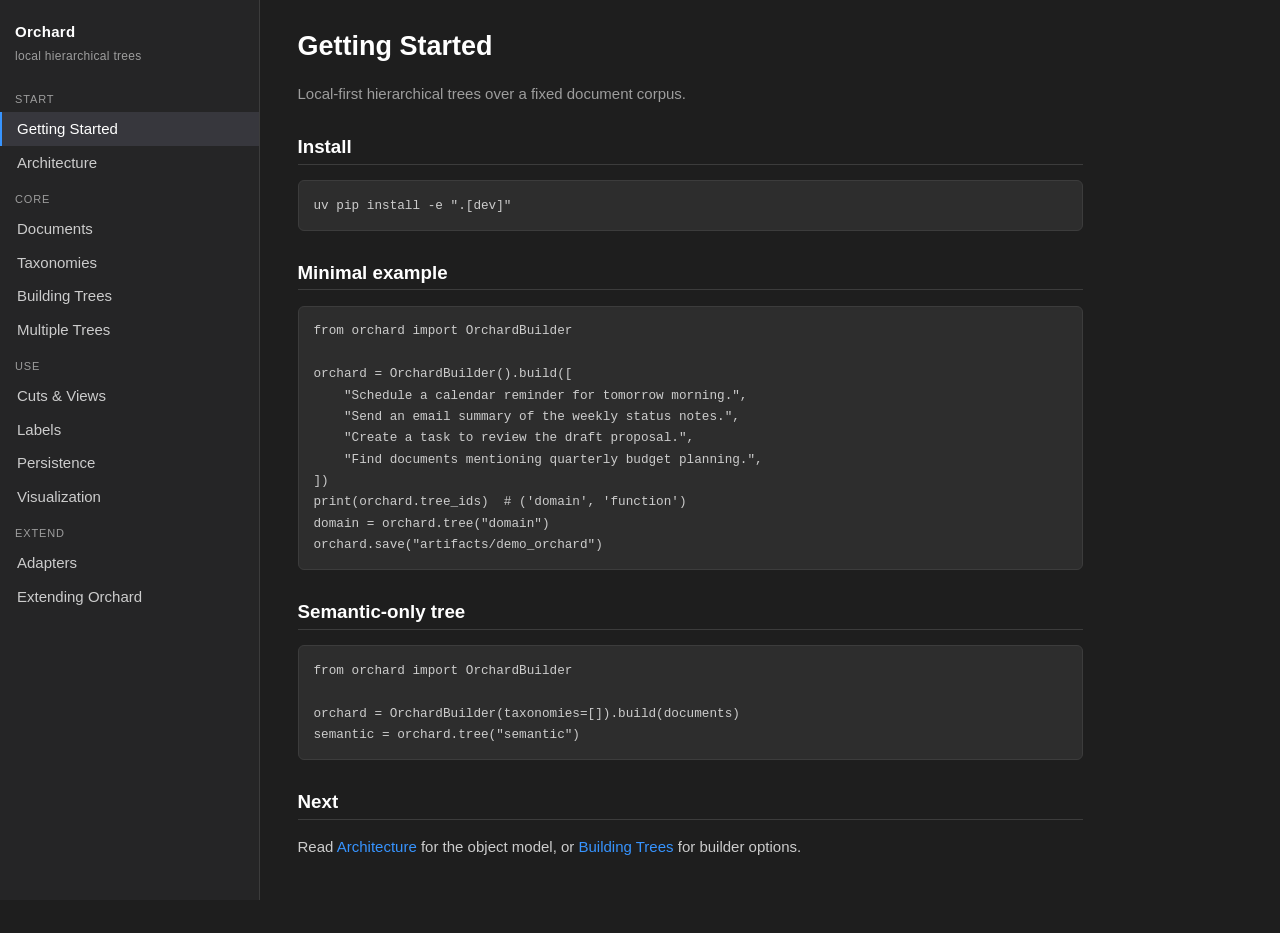
==== docs/site/index.html @ b62f40f4 "Ship adapters, README example, and static docs site. Productize Orchard with document I/O adapters, " ====
<!DOCTYPE html>
<html lang="en">
<head>
  <meta charset="utf-8" />
  <meta name="viewport" content="width=device-width, initial-scale=1" />
  <title>Getting Started — Orchard</title>
  <link rel="stylesheet" href="assets/site.css" />
</head>
<body data-page="getting-started">
  <div class="layout">
<aside class="sidebar">
  <div class="brand">Orchard<span>local hierarchical trees</span></div>
  <nav class="nav">
    <div class="nav-section">Start</div>
    <a href="index.html" data-page="getting-started">Getting Started</a>
    <a href="architecture.html" data-page="architecture">Architecture</a>
    <div class="nav-section">Core</div>
    <a href="documents.html" data-page="documents">Documents</a>
    <a href="taxonomies.html" data-page="taxonomies">Taxonomies</a>
    <a href="building-trees.html" data-page="building-trees">Building Trees</a>
    <a href="multiple-trees.html" data-page="multiple-trees">Multiple Trees</a>
    <div class="nav-section">Use</div>
    <a href="cuts-and-views.html" data-page="cuts-and-views">Cuts &amp; Views</a>
    <a href="labels.html" data-page="labels">Labels</a>
    <a href="persistence.html" data-page="persistence">Persistence</a>
    <a href="visualization.html" data-page="visualization">Visualization</a>
    <div class="nav-section">Extend</div>
    <a href="adapters.html" data-page="adapters">Adapters</a>
    <a href="extending.html" data-page="extending">Extending Orchard</a>
  </nav>
</aside>
    <main class="content">
      <h1>Getting Started</h1>
      <p class="muted">Local-first hierarchical trees over a fixed document corpus.</p>
      <h2>Install</h2>
      <pre><code>uv pip install -e ".[dev]"</code></pre>
      <h2>Minimal example</h2>
      <pre><code>from orchard import OrchardBuilder

orchard = OrchardBuilder().build([
    "Schedule a calendar reminder for tomorrow morning.",
    "Send an email summary of the weekly status notes.",
    "Create a task to review the draft proposal.",
    "Find documents mentioning quarterly budget planning.",
])
print(orchard.tree_ids)  # ('domain', 'function')
domain = orchard.tree("domain")
orchard.save("artifacts/demo_orchard")</code></pre>
      <h2>Semantic-only tree</h2>
      <pre><code>from orchard import OrchardBuilder

orchard = OrchardBuilder(taxonomies=[]).build(documents)
semantic = orchard.tree("semantic")</code></pre>
      <h2>Next</h2>
      <p>Read <a href="architecture.html">Architecture</a> for the object model, or <a href="building-trees.html">Building Trees</a> for builder options.</p>
    </main>
  </div>
  <script src="assets/site.js"></script>
</body>
</html>
---- docs/site/assets/site.css ----
:root {
  --bg: #1e1e1e;
  --bg-side: #252526;
  --bg-active: #37373d;
  --border: #3c3c3c;
  --text: #cccccc;
  --muted: #9d9d9d;
  --accent: #3794ff;
  --code-bg: #2d2d2d;
  --font: "Segoe UI", "Helvetica Neue", sans-serif;
  --mono: "Cascadia Code", "Consolas", "Courier New", monospace;
}

* { box-sizing: border-box; }
html, body {
  margin: 0;
  padding: 0;
  background: var(--bg);
  color: var(--text);
  font-family: var(--font);
  font-size: 15px;
  line-height: 1.55;
}
a { color: var(--accent); text-decoration: none; }
a:hover { text-decoration: underline; }
.layout {
  display: grid;
  grid-template-columns: 260px 1fr;
  min-height: 100vh;
}
.sidebar {
  background: var(--bg-side);
  border-right: 1px solid var(--border);
  padding: 1rem 0 2rem;
  position: sticky;
  top: 0;
  height: 100vh;
  overflow: auto;
}
.brand {
  padding: 0.35rem 1rem 1rem;
  font-weight: 650;
  letter-spacing: 0.02em;
  color: #fff;
}
.brand span {
  display: block;
  font-size: 12px;
  font-weight: 400;
  color: var(--muted);
  margin-top: 0.2rem;
}
.nav-section {
  margin: 0.75rem 0 0.25rem;
  padding: 0 1rem;
  font-size: 11px;
  text-transform: uppercase;
  letter-spacing: 0.08em;
  color: var(--muted);
}
.nav a {
  display: block;
  padding: 0.35rem 1rem;
  color: var(--text);
  border-left: 2px solid transparent;
}
.nav a:hover { background: var(--bg-active); text-decoration: none; }
.nav a.active {
  background: var(--bg-active);
  border-left-color: var(--accent);
  color: #fff;
}
.content {
  padding: 2rem 2.5rem 4rem;
  max-width: 860px;
}
h1, h2, h3 { color: #fff; line-height: 1.25; }
h1 { font-size: 1.8rem; margin-top: 0; }
h2 { font-size: 1.25rem; margin-top: 2rem; border-bottom: 1px solid var(--border); padding-bottom: 0.35rem; }
h3 { font-size: 1.05rem; margin-top: 1.4rem; }
p, li { color: var(--text); }
.muted { color: var(--muted); }
pre, code {
  font-family: var(--mono);
  font-size: 0.92em;
}
code {
  background: var(--code-bg);
  padding: 0.1em 0.35em;
  border-radius: 3px;
}
pre {
  background: var(--code-bg);
  border: 1px solid var(--border);
  border-radius: 6px;
  padding: 0.9rem 1rem;
  overflow: auto;
}
pre code { background: transparent; padding: 0; }
table {
  border-collapse: collapse;
  width: 100%;
  margin: 1rem 0;
}
th, td {
  border: 1px solid var(--border);
  padding: 0.45rem 0.65rem;
  text-align: left;
}
th { background: var(--bg-side); color: #fff; }
@media (max-width: 800px) {
  .layout { grid-template-columns: 1fr; }
  .sidebar { position: relative; height: auto; }
  .content { padding: 1.25rem; }
}
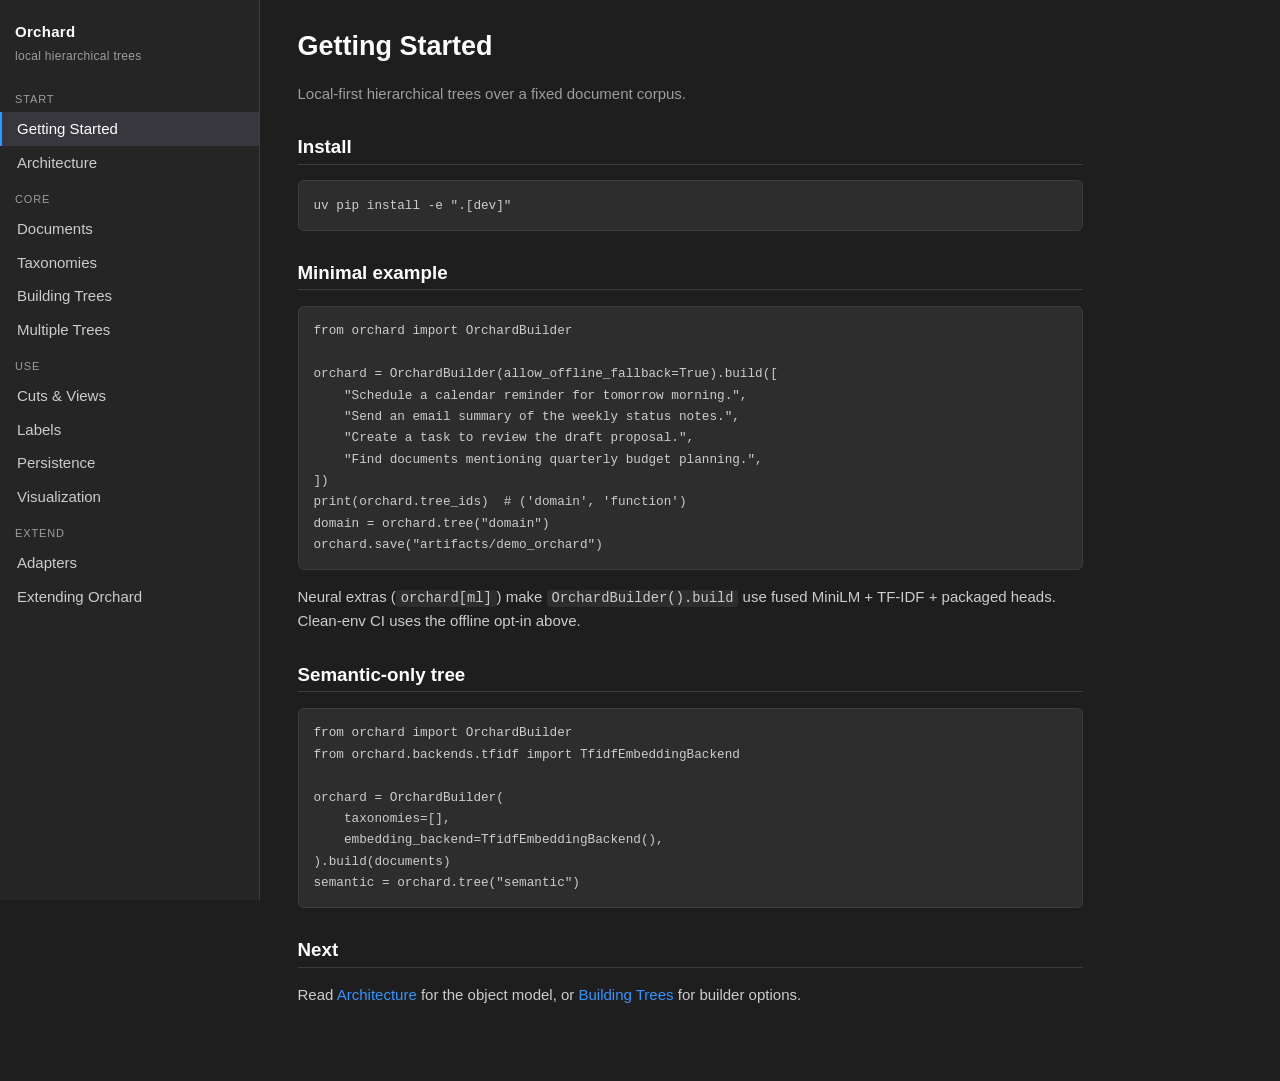
==== commit 5b70dedc: "Enhance Orchard with packaged taxonomy heads and advanced fusion capabilities - Updated `.gitignore`" ====
--- a/docs/site/index.html
+++ b/docs/site/index.html
@@ -37,7 +37,7 @@
       <h2>Minimal example</h2>
       <pre><code>from orchard import OrchardBuilder
 
-orchard = OrchardBuilder().build([
+orchard = OrchardBuilder(allow_offline_fallback=True).build([
     "Schedule a calendar reminder for tomorrow morning.",
     "Send an email summary of the weekly status notes.",
     "Create a task to review the draft proposal.",
@@ -46,10 +46,15 @@
 print(orchard.tree_ids)  # ('domain', 'function')
 domain = orchard.tree("domain")
 orchard.save("artifacts/demo_orchard")</code></pre>
+      <p>Neural extras (<code>orchard[ml]</code>) make <code>OrchardBuilder().build</code> use fused MiniLM + TF-IDF + packaged heads. Clean-env CI uses the offline opt-in above.</p>
       <h2>Semantic-only tree</h2>
       <pre><code>from orchard import OrchardBuilder
+from orchard.backends.tfidf import TfidfEmbeddingBackend
 
-orchard = OrchardBuilder(taxonomies=[]).build(documents)
+orchard = OrchardBuilder(
+    taxonomies=[],
+    embedding_backend=TfidfEmbeddingBackend(),
+).build(documents)
 semantic = orchard.tree("semantic")</code></pre>
       <h2>Next</h2>
       <p>Read <a href="architecture.html">Architecture</a> for the object model, or <a href="building-trees.html">Building Trees</a> for builder options.</p>
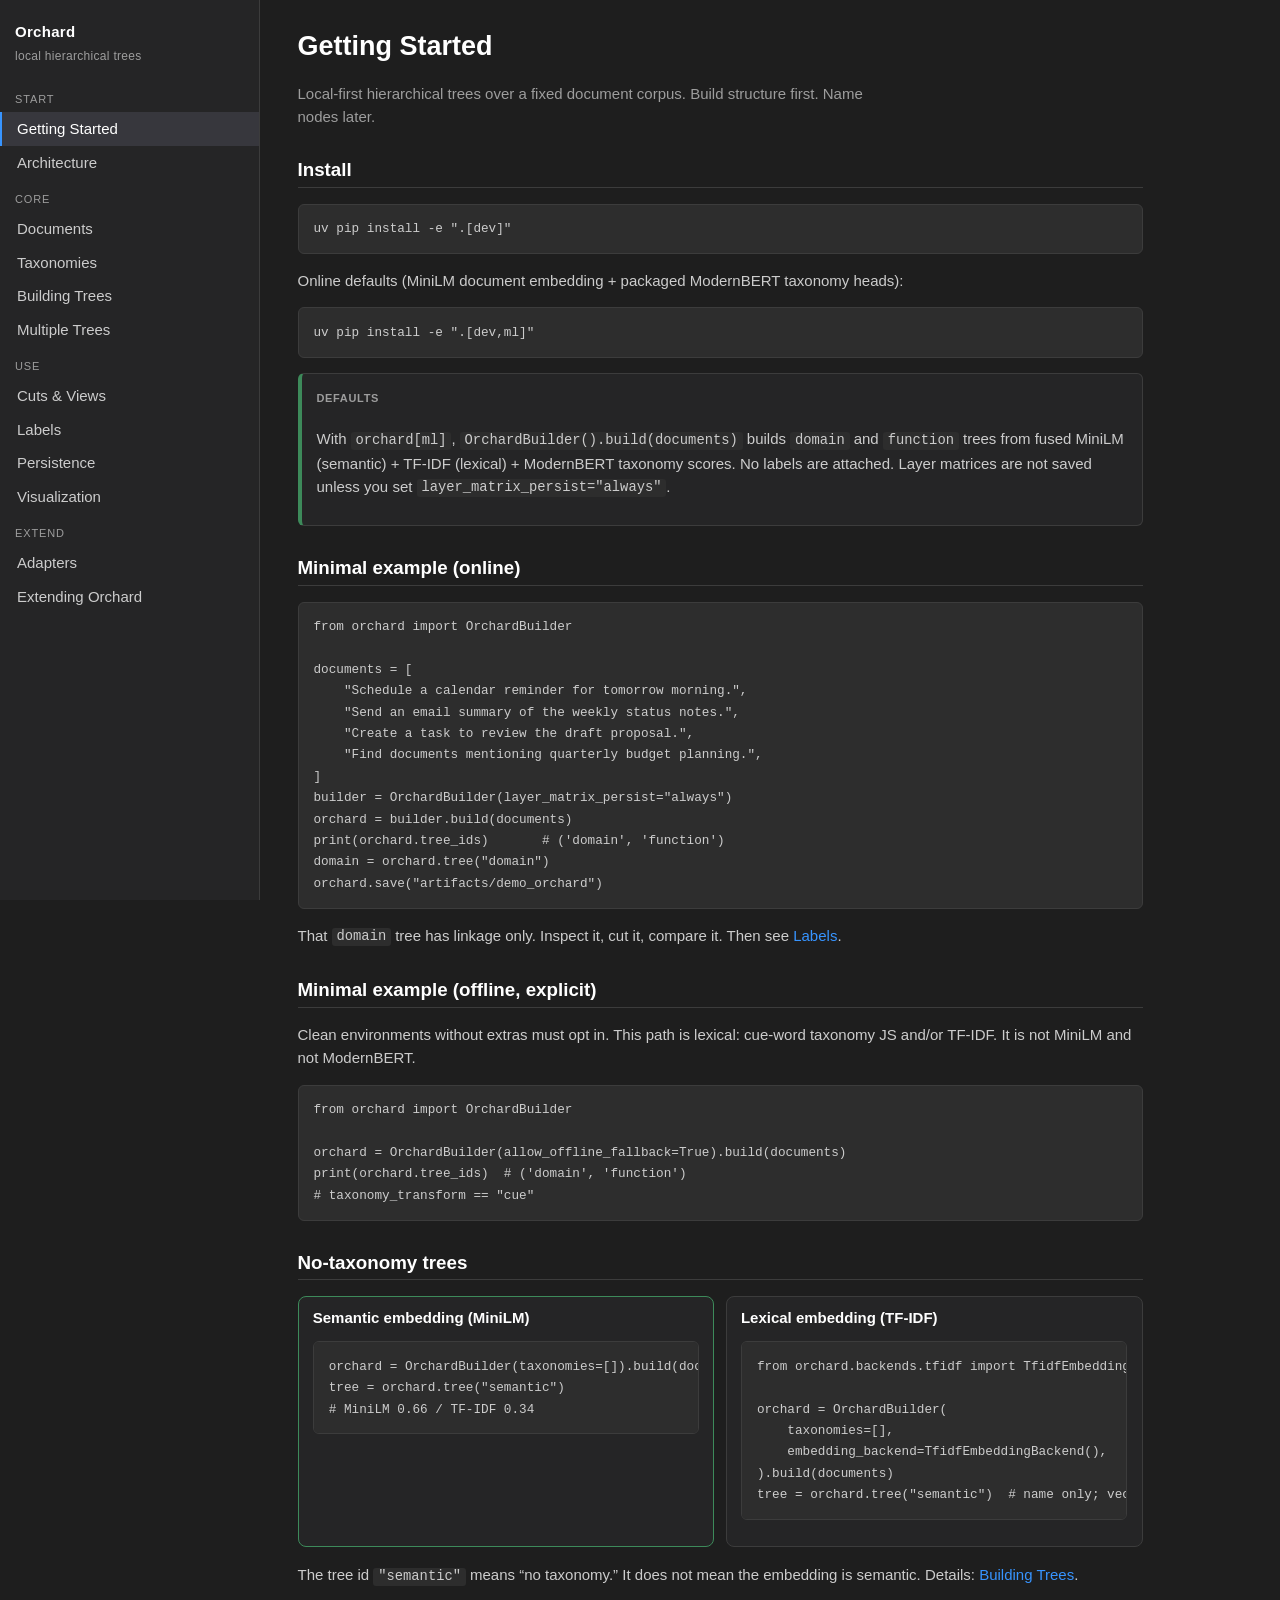
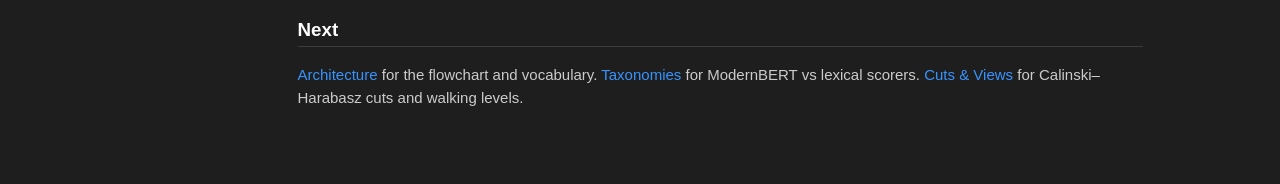
==== commit f9d6dda5: "updated the docs/site html based how to document.  more detail, more examples, clarified def of sema" ====
--- a/docs/site/index.html
+++ b/docs/site/index.html
@@ -31,33 +31,65 @@
 </aside>
     <main class="content">
       <h1>Getting Started</h1>
-      <p class="muted">Local-first hierarchical trees over a fixed document corpus.</p>
+      <p class="lede">Local-first hierarchical trees over a fixed document corpus. Build structure first. Name nodes later.</p>
+
       <h2>Install</h2>
       <pre><code>uv pip install -e ".[dev]"</code></pre>
-      <h2>Minimal example</h2>
+      <p>Online defaults (MiniLM document embedding + packaged ModernBERT taxonomy heads):</p>
+      <pre><code>uv pip install -e ".[dev,ml]"</code></pre>
+
+      <div class="callout default">
+        <div class="kicker">Defaults</div>
+        <p>With <code>orchard[ml]</code>, <code>OrchardBuilder().build(documents)</code> builds <code>domain</code> and <code>function</code> trees from fused MiniLM (semantic) + TF-IDF (lexical) + ModernBERT taxonomy scores. No labels are attached. Layer matrices are not saved unless you set <code>layer_matrix_persist="always"</code>.</p>
+      </div>
+
+      <h2>Minimal example (online)</h2>
       <pre><code>from orchard import OrchardBuilder
 
-orchard = OrchardBuilder(allow_offline_fallback=True).build([
+documents = [
     "Schedule a calendar reminder for tomorrow morning.",
     "Send an email summary of the weekly status notes.",
     "Create a task to review the draft proposal.",
     "Find documents mentioning quarterly budget planning.",
-])
-print(orchard.tree_ids)  # ('domain', 'function')
+]
+builder = OrchardBuilder(layer_matrix_persist="always")
+orchard = builder.build(documents)
+print(orchard.tree_ids)       # ('domain', 'function')
 domain = orchard.tree("domain")
 orchard.save("artifacts/demo_orchard")</code></pre>
-      <p>Neural extras (<code>orchard[ml]</code>) make <code>OrchardBuilder().build</code> use fused MiniLM + TF-IDF + packaged heads. Clean-env CI uses the offline opt-in above.</p>
-      <h2>Semantic-only tree</h2>
+      <p>That <code>domain</code> tree has linkage only. Inspect it, cut it, compare it. Then see <a href="labels.html">Labels</a>.</p>
+
+      <h2>Minimal example (offline, explicit)</h2>
+      <p>Clean environments without extras must opt in. This path is lexical: cue-word taxonomy JS and/or TF-IDF. It is not MiniLM and not ModernBERT.</p>
       <pre><code>from orchard import OrchardBuilder
-from orchard.backends.tfidf import TfidfEmbeddingBackend
+
+orchard = OrchardBuilder(allow_offline_fallback=True).build(documents)
+print(orchard.tree_ids)  # ('domain', 'function')
+# taxonomy_transform == "cue"</code></pre>
+
+      <h2>No-taxonomy trees</h2>
+      <div class="split">
+        <div class="branch default">
+          <h3>Semantic embedding (MiniLM)</h3>
+          <pre><code>orchard = OrchardBuilder(taxonomies=[]).build(documents)
+tree = orchard.tree("semantic")
+# MiniLM 0.66 / TF-IDF 0.34</code></pre>
+        </div>
+        <div class="branch">
+          <h3>Lexical embedding (TF-IDF)</h3>
+          <pre><code>from orchard.backends.tfidf import TfidfEmbeddingBackend
 
 orchard = OrchardBuilder(
     taxonomies=[],
     embedding_backend=TfidfEmbeddingBackend(),
 ).build(documents)
-semantic = orchard.tree("semantic")</code></pre>
+tree = orchard.tree("semantic")  # name only; vectors are TF-IDF</code></pre>
+        </div>
+      </div>
+      <p>The tree id <code>"semantic"</code> means “no taxonomy.” It does not mean the embedding is semantic. Details: <a href="building-trees.html">Building Trees</a>.</p>
+
       <h2>Next</h2>
-      <p>Read <a href="architecture.html">Architecture</a> for the object model, or <a href="building-trees.html">Building Trees</a> for builder options.</p>
+      <p><a href="architecture.html">Architecture</a> for the flowchart and vocabulary. <a href="taxonomies.html">Taxonomies</a> for ModernBERT vs lexical scorers. <a href="cuts-and-views.html">Cuts &amp; Views</a> for Calinski–Harabasz cuts and walking levels.</p>
     </main>
   </div>
   <script src="assets/site.js"></script>
--- a/docs/site/assets/site.css
+++ b/docs/site/assets/site.css
@@ -7,6 +7,8 @@
   --muted: #9d9d9d;
   --accent: #3794ff;
   --code-bg: #2d2d2d;
+  --ok: #3d6b4f;
+  --warn: #8a5a1e;
   --font: "Segoe UI", "Helvetica Neue", sans-serif;
   --mono: "Cascadia Code", "Consolas", "Courier New", monospace;
 }
@@ -72,7 +74,7 @@
 }
 .content {
   padding: 2rem 2.5rem 4rem;
-  max-width: 860px;
+  max-width: 920px;
 }
 h1, h2, h3 { color: #fff; line-height: 1.25; }
 h1 { font-size: 1.8rem; margin-top: 0; }
@@ -80,6 +82,11 @@
 h3 { font-size: 1.05rem; margin-top: 1.4rem; }
 p, li { color: var(--text); }
 .muted { color: var(--muted); }
+.lede {
+  color: var(--muted);
+  max-width: 68ch;
+  margin-top: 0;
+}
 pre, code {
   font-family: var(--mono);
   font-size: 0.92em;
@@ -106,8 +113,77 @@
   border: 1px solid var(--border);
   padding: 0.45rem 0.65rem;
   text-align: left;
+  vertical-align: top;
 }
 th { background: var(--bg-side); color: #fff; }
+.callout {
+  border: 1px solid var(--border);
+  border-left: 4px solid var(--accent);
+  border-radius: 6px;
+  padding: 0.75rem 1rem;
+  margin: 1rem 0;
+  background: #252526;
+}
+.callout.default { border-left-color: #3d8a5a; }
+.callout.warn { border-left-color: #c28a3a; }
+.callout strong { color: #fff; }
+.kicker {
+  display: inline-block;
+  font-size: 11px;
+  font-weight: 650;
+  letter-spacing: 0.06em;
+  text-transform: uppercase;
+  color: var(--muted);
+  margin-bottom: 0.35rem;
+}
+.split {
+  display: grid;
+  grid-template-columns: repeat(auto-fit, minmax(240px, 1fr));
+  gap: 0.75rem;
+  margin: 0.85rem 0 1.1rem;
+}
+.branch {
+  border: 1px solid var(--border);
+  border-radius: 8px;
+  padding: 0.8rem 0.95rem;
+  background: #252526;
+}
+.branch.default {
+  border-color: #3d8a5a;
+}
+.branch h3 {
+  margin: 0 0 0.4rem;
+  font-size: 1rem;
+  border: 0;
+}
+.branch p:last-child { margin-bottom: 0; }
+.flow {
+  display: flex;
+  flex-direction: column;
+  gap: 0.35rem;
+  margin: 1rem 0 1.5rem;
+}
+.flow-step {
+  border: 1px solid var(--border);
+  border-radius: 8px;
+  background: #252526;
+  padding: 0.75rem 0.95rem;
+}
+.flow-step .title {
+  font-weight: 650;
+  color: #fff;
+}
+.flow-arrow {
+  text-align: center;
+  color: var(--muted);
+  font-size: 1.2rem;
+  line-height: 1;
+  user-select: none;
+}
+ol.steps {
+  padding-left: 1.25rem;
+}
+ol.steps li { margin: 0.35rem 0; }
 @media (max-width: 800px) {
   .layout { grid-template-columns: 1fr; }
   .sidebar { position: relative; height: auto; }
